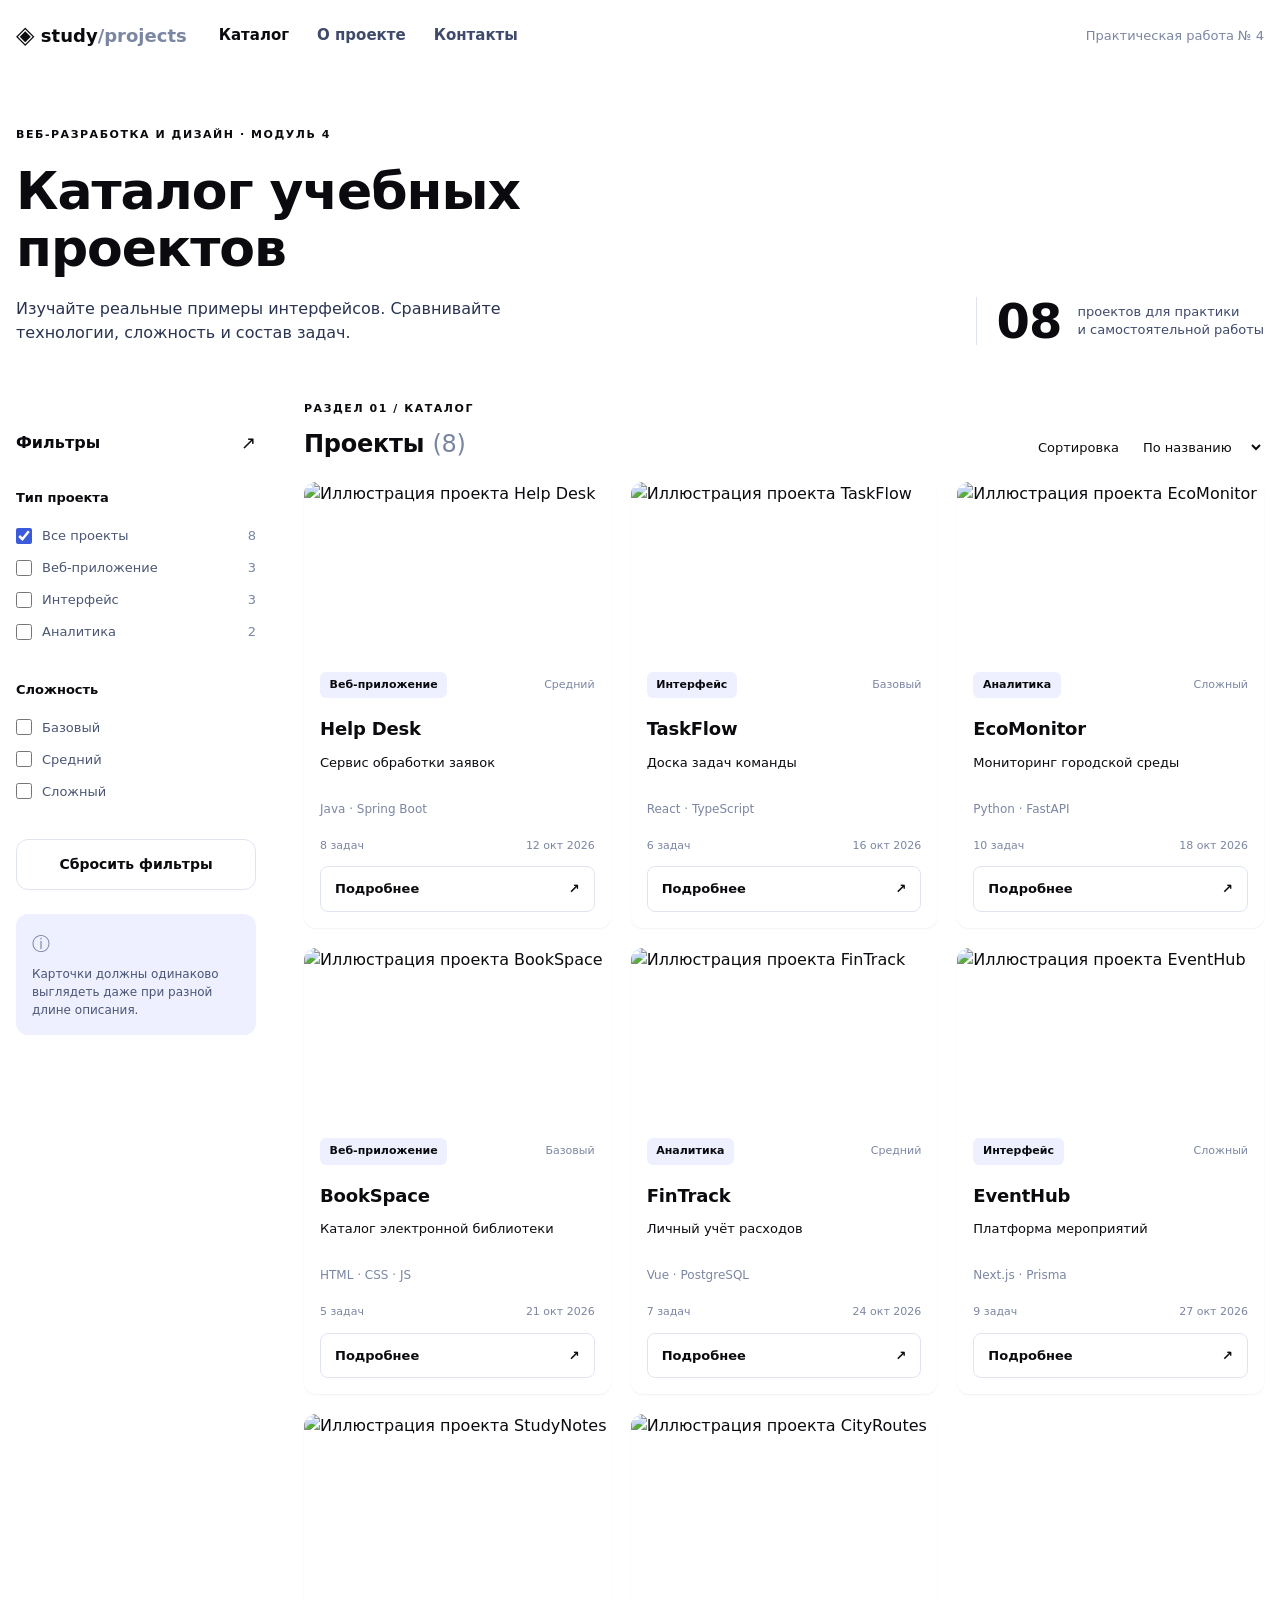
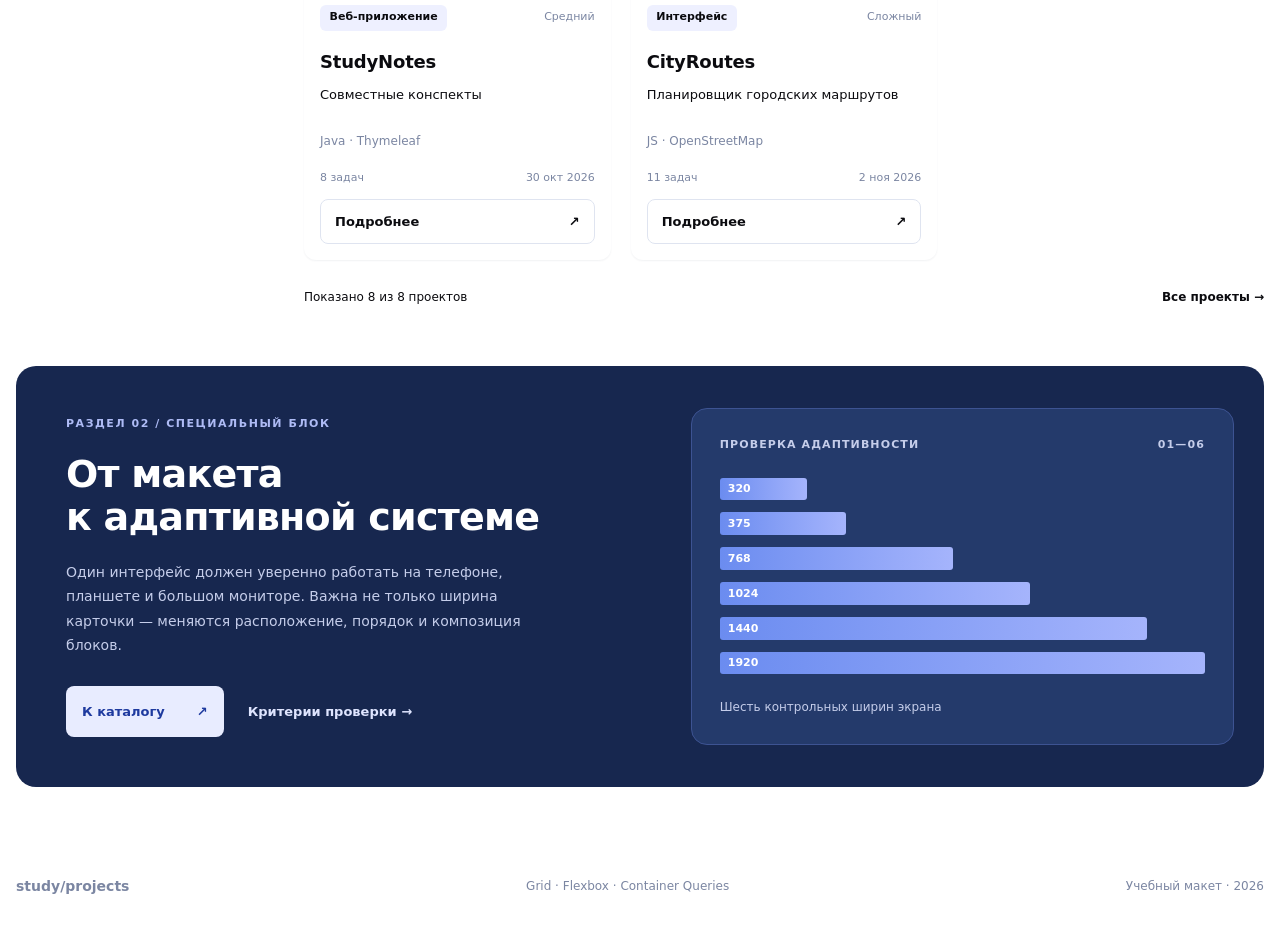
==== src/main/java/org/example/index.html @ 50f2a406 "Практическая работа №4" ====
<!doctype html><html lang="ru"><head><meta charset="utf-8"><meta name="viewport" content="width=device-width,initial-scale=1"><title>Каталог учебных проектов — Практическая работа № 4</title><link rel="stylesheet" href="styles.css"></head><body>
<header class="site-header"><div class="container header-inner"><a class="brand" href="#"><span class="brand-icon" aria-hidden="true">◈</span> study<span class="brand-light">/projects</span></a><nav aria-label="Главное меню"><a href="#projects" class="nav-active" aria-current="page">Каталог</a><a href="#project-info">О проекте</a><a href="#footer">Контакты</a></nav><span class="header-note">Практическая работа № 4</span></div></header>
<main class="container"><section class="hero"><div><span class="eyebrow">ВЕБ-РАЗРАБОТКА И ДИЗАЙН · МОДУЛЬ 4</span><h1>Каталог учебных<br class="desktop-break"> проектов</h1><p>Изучайте реальные примеры интерфейсов. Сравнивайте технологии, сложность и состав задач.</p></div><div class="hero-stat"><strong>08</strong><span>проектов для практики<br>и самостоятельной работы</span></div></section>
    <div class="content-layout"><aside class="filters" aria-labelledby="filters-title"><div class="sidebar-title"><h2 id="filters-title">Фильтры</h2><span aria-hidden="true">↗</span></div><fieldset><legend>Тип проекта</legend><label><input type="checkbox" checked> Все проекты <em>8</em></label><label><input type="checkbox"> Веб-приложение <em>3</em></label><label><input type="checkbox"> Интерфейс <em>3</em></label><label><input type="checkbox"> Аналитика <em>2</em></label></fieldset><fieldset><legend>Сложность</legend><label><input type="checkbox"> Базовый</label><label><input type="checkbox"> Средний</label><label><input type="checkbox"> Сложный</label></fieldset><button type="button" class="reset">Сбросить фильтры</button><div class="aside-tip"><span>ⓘ</span><p>Карточки должны одинаково выглядеть даже при разной длине описания.</p></div></aside>
        <section id="projects" class="projects" aria-labelledby="catalog-title"><div class="section-heading"><div><span class="eyebrow">РАЗДЕЛ 01 / КАТАЛОГ</span><h2 id="catalog-title">Проекты <span class="count">(8)</span></h2></div><div class="sort"><label for="sort">Сортировка</label><select id="sort"><option>По названию</option><option>По сложности</option></select></div></div><div class="cards-grid"><article class="project-card"><img class="project-cover" src="assets/help.svg" alt="Иллюстрация проекта Help Desk"><div class="project-body"><div class="card-top"><span class="badge">Веб-приложение</span><span class="level">Средний</span></div><h3>Help Desk</h3><p class="project-description">Сервис обработки заявок</p><p class="tech">Java · Spring Boot</p><div class="card-bottom"><span>8 задач</span><span>12 окт 2026</span></div><a class="card-link" href="#project-info">Подробнее <span aria-hidden="true">↗</span></a></div></article>
            <article class="project-card"><img class="project-cover" src="assets/tasks.svg" alt="Иллюстрация проекта TaskFlow"><div class="project-body"><div class="card-top"><span class="badge">Интерфейс</span><span class="level">Базовый</span></div><h3>TaskFlow</h3><p class="project-description">Доска задач команды</p><p class="tech">React · TypeScript</p><div class="card-bottom"><span>6 задач</span><span>16 окт 2026</span></div><a class="card-link" href="#project-info">Подробнее <span aria-hidden="true">↗</span></a></div></article>
            <article class="project-card"><img class="project-cover" src="assets/eco.svg" alt="Иллюстрация проекта EcoMonitor"><div class="project-body"><div class="card-top"><span class="badge">Аналитика</span><span class="level">Сложный</span></div><h3>EcoMonitor</h3><p class="project-description">Мониторинг городской среды</p><p class="tech">Python · FastAPI</p><div class="card-bottom"><span>10 задач</span><span>18 окт 2026</span></div><a class="card-link" href="#project-info">Подробнее <span aria-hidden="true">↗</span></a></div></article>
            <article class="project-card"><img class="project-cover" src="assets/books.svg" alt="Иллюстрация проекта BookSpace"><div class="project-body"><div class="card-top"><span class="badge">Веб-приложение</span><span class="level">Базовый</span></div><h3>BookSpace</h3><p class="project-description">Каталог электронной библиотеки</p><p class="tech">HTML · CSS · JS</p><div class="card-bottom"><span>5 задач</span><span>21 окт 2026</span></div><a class="card-link" href="#project-info">Подробнее <span aria-hidden="true">↗</span></a></div></article>
            <article class="project-card"><img class="project-cover" src="assets/finance.svg" alt="Иллюстрация проекта FinTrack"><div class="project-body"><div class="card-top"><span class="badge">Аналитика</span><span class="level">Средний</span></div><h3>FinTrack</h3><p class="project-description">Личный учёт расходов</p><p class="tech">Vue · PostgreSQL</p><div class="card-bottom"><span>7 задач</span><span>24 окт 2026</span></div><a class="card-link" href="#project-info">Подробнее <span aria-hidden="true">↗</span></a></div></article>
            <article class="project-card"><img class="project-cover" src="assets/events.svg" alt="Иллюстрация проекта EventHub"><div class="project-body"><div class="card-top"><span class="badge">Интерфейс</span><span class="level">Сложный</span></div><h3>EventHub</h3><p class="project-description">Платформа мероприятий</p><p class="tech">Next.js · Prisma</p><div class="card-bottom"><span>9 задач</span><span>27 окт 2026</span></div><a class="card-link" href="#project-info">Подробнее <span aria-hidden="true">↗</span></a></div></article>
            <article class="project-card"><img class="project-cover" src="assets/notes.svg" alt="Иллюстрация проекта StudyNotes"><div class="project-body"><div class="card-top"><span class="badge">Веб-приложение</span><span class="level">Средний</span></div><h3>StudyNotes</h3><p class="project-description">Совместные конспекты</p><p class="tech">Java · Thymeleaf</p><div class="card-bottom"><span>8 задач</span><span>30 окт 2026</span></div><a class="card-link" href="#project-info">Подробнее <span aria-hidden="true">↗</span></a></div></article>
            <article class="project-card"><img class="project-cover" src="assets/routes.svg" alt="Иллюстрация проекта CityRoutes"><div class="project-body"><div class="card-top"><span class="badge">Интерфейс</span><span class="level">Сложный</span></div><h3>CityRoutes</h3><p class="project-description">Планировщик городских маршрутов</p><p class="tech">JS · OpenStreetMap</p><div class="card-bottom"><span>11 задач</span><span>2 ноя 2026</span></div><a class="card-link" href="#project-info">Подробнее <span aria-hidden="true">↗</span></a></div></article></div><div class="pagination"><span>Показано 8 из 8 проектов</span><button type="button">Все проекты <span aria-hidden="true">→</span></button></div></section></div>
    <section class="feature" id="project-info" aria-labelledby="feature-title"><div class="feature-inner"><div class="feature-copy"><span class="eyebrow">РАЗДЕЛ 02 / СПЕЦИАЛЬНЫЙ БЛОК</span><h2 id="feature-title">От макета<br>к адаптивной системе</h2><p>Один интерфейс должен уверенно работать на телефоне, планшете и большом мониторе. Важна не только ширина карточки — меняются расположение, порядок и композиция блоков.</p><div class="feature-actions"><a href="#projects" class="primary">К каталогу <span>↗</span></a><a href="#footer" class="secondary">Критерии проверки →</a></div></div><div class="feature-panel"><div class="mini-title"><span>ПРОВЕРКА АДАПТИВНОСТИ</span><span>01—06</span></div><div class="viewport-bars"><span style="--w:18%">320</span><span style="--w:26%">375</span><span style="--w:48%">768</span><span style="--w:64%">1024</span><span style="--w:88%">1440</span><span style="--w:100%">1920</span></div><p>Шесть контрольных ширин экрана</p></div></div></section>
</main><footer id="footer"><div class="container footer-inner"><strong>study/projects</strong><span>Grid · Flexbox · Container Queries</span><span>Учебный макет · 2026</span></div></footer></body></html>
---- src/main/java/org/example/styles.css ----
:root {
  --gap: 1.25rem;
  --space-section: clamp(2rem, 5vw, 3.5rem);
  --radius: 0.75rem;

  --ink: #0b0b0f;
  --muted: #7b86a2;
  --line: #dfe4f0;
  --accent: #3b5bdb;
  --accent-soft: #eef0ff;
  --surface: #ffffff;

  --dark: #17274f;
  --dark-panel: #243a6b;
  --dark-line: #3d5392;
  --dark-text: #c5cdea;
}

* { box-sizing: border-box; }

html { scroll-behavior: smooth; }

body {
  margin: 0;
  font-family: system-ui, -apple-system, "Segoe UI", Roboto, Arial, sans-serif;
  font-size: 1rem;
  line-height: 1.5;
  color: var(--ink);
  background: var(--surface);
}

h1, h2, h3, p { margin: 0; }
h1, h2, h3, p, a, span, label, legend, em { overflow-wrap: anywhere; } /* длинные слова и URL не ломают сетку */
img { display: block; max-width: 100%; height: auto; }
a { color: inherit; text-decoration: none; }
button, select, input { font: inherit; color: inherit; }

.container { width: min(100% - 2rem, 80rem); margin-inline: auto; }

:focus-visible {
  outline: 3px solid var(--accent);
  outline-offset: 2px;
  border-radius: 4px;
}

.eyebrow {
  display: block;
  font-size: 0.6875rem;
  font-weight: 700;
  letter-spacing: 0.14em;
  text-transform: uppercase;
}

.site-header { padding-block: 1.25rem; }

.header-inner {
  display: flex;
  flex-wrap: wrap;
  align-items: center;
  gap: 0.75rem 2rem;
}

.brand { display: inline-flex; align-items: center; font-size: 1.125rem; font-weight: 700; }
.brand-icon { margin-right: 0.4rem; font-size: 1.5rem; line-height: 1; }
.brand-light { color: var(--muted); }

.site-header nav { display: flex; flex-wrap: wrap; gap: 0.5rem 1.75rem; }
.site-header nav a { font-size: 0.9375rem; font-weight: 600; color: #3f4a6b; padding-block: 0.25rem; }
.site-header nav a.nav-active { color: var(--ink); }
.site-header nav a:hover { color: var(--accent); }

.header-note { margin-left: auto; font-size: 0.8125rem; color: var(--muted); }

.hero {
  display: flex;
  flex-wrap: wrap;
  align-items: flex-end;
  justify-content: space-between;
  gap: 1.5rem 2rem;
  padding-block: var(--space-section);
}

.hero > div:first-child { flex: 1 1 24rem; min-width: 0; }
.hero .eyebrow { margin-bottom: 1.25rem; }
.hero h1 { font-size: clamp(2rem, 5vw, 3.25rem); line-height: 1.1; letter-spacing: -0.02em; }
.hero p { margin-top: 1.25rem; max-width: 36rem; color: #2a3350; }

.hero-stat {
  display: flex;
  align-items: center;
  gap: 1rem;
  padding-left: 1.25rem;
  border-left: 1px solid var(--line);
}
.hero-stat strong { font-size: clamp(2.25rem, 4vw, 3rem); line-height: 1; letter-spacing: -0.02em; }
.hero-stat span { font-size: 0.8125rem; line-height: 1.4; color: #3f4a6b; }


.content-layout {
  display: grid;
  grid-template-columns: minmax(10rem, 15rem) minmax(0, 1fr);
  gap: clamp(1.5rem, 4vw, 3rem);
  align-items: start;
}

.filters { padding-top: 1.75rem; }

.sidebar-title { display: flex; align-items: center; justify-content: space-between; margin-bottom: 2rem; }
.sidebar-title h2 { font-size: 1rem; }
.sidebar-title span { font-size: 1.125rem; }

fieldset { border: 0; margin: 0 0 2rem; padding: 0; min-width: 0; }
legend { padding: 0; margin-bottom: 0.75rem; font-size: 0.8125rem; font-weight: 700; }

.filters label {
  display: flex;
  align-items: center;
  gap: 0.625rem;
  min-height: 2rem;
  font-size: 0.8125rem;
  color: #4b5675;
  cursor: pointer;
}
.filters label em { margin-left: auto; font-style: normal; color: var(--muted); }
.filters input[type="checkbox"] { width: 1rem; height: 1rem; margin: 0; flex: none; accent-color: var(--accent); }

.reset {
  width: 100%;
  padding: 0.875rem 1rem;
  background: var(--surface);
  border: 1px solid var(--line);
  border-radius: var(--radius);
  font-size: 0.875rem;
  font-weight: 700;
  cursor: pointer;
}
.reset:hover { background: var(--accent-soft); }

.aside-tip {
  display: flex;
  flex-direction: column;
  gap: 0.5rem;
  margin-top: 1.5rem;
  padding: 1rem;
  background: var(--accent-soft);
  border-radius: var(--radius);
  font-size: 0.75rem;
  line-height: 1.5;
  color: #4b5675;
}
.aside-tip span { font-size: 1.125rem; color: var(--muted); }

.projects { min-width: 0; }

.section-heading {
  display: flex;
  flex-wrap: wrap;
  align-items: flex-end;
  justify-content: space-between;
  gap: 0.75rem 1rem;
  margin-bottom: 1.25rem;
}
.section-heading h2 { margin-top: 0.5rem; font-size: 1.5rem; letter-spacing: -0.01em; }
.count { color: var(--muted); font-weight: 400; }

.sort { display: flex; align-items: center; gap: 0.75rem; font-size: 0.8125rem; }
.sort select { padding: 0.375rem 0.5rem; background: var(--surface); border: 0; border-radius: 6px; cursor: pointer; }

.cards-grid {
  display: grid;
  gap: var(--gap);
  grid-template-columns: repeat(auto-fit, minmax(min(100%, 250px), 1fr));
}

.project-card {
  display: flex;
  flex-direction: column;
  min-width: 0;
  background: var(--surface);
  border-radius: var(--radius);
  overflow: hidden;
  box-shadow: 0 1px 2px rgb(20 30 60 / 0.06);
}

.project-cover { width: 100%; aspect-ratio: 16 / 9; object-fit: cover; }

.project-body { display: flex; flex-direction: column; flex: 1; min-width: 0; padding: 1.125rem 1rem 1rem; }

.card-top { display: flex; flex-wrap: wrap; align-items: center; justify-content: space-between; gap: 0.5rem; }
.badge { padding: 0.3rem 0.6rem; background: var(--accent-soft); border-radius: 6px; font-size: 0.6875rem; font-weight: 700; }
.level { font-size: 0.6875rem; color: var(--muted); }

.project-body h3 { margin-top: 1.25rem; font-size: 1.125rem; line-height: 1.25; letter-spacing: -0.01em; }
.project-description { margin-top: 0.75rem; min-height: 3em; font-size: 0.8125rem; line-height: 1.5; }
.tech { margin-top: 0.5rem; font-size: 0.75rem; color: var(--muted); }

.card-bottom {
  display: flex;
  flex-wrap: wrap;
  justify-content: space-between;
  gap: 0.25rem 0.75rem;
  margin-top: auto;
  padding-top: 1.25rem;
  font-size: 0.6875rem;
  color: var(--muted);
}

.card-link {
  display: flex;
  align-items: center;
  justify-content: space-between;
  gap: 0.5rem;
  margin-top: 0.75rem;
  padding: 0.75rem 0.875rem;
  border: 1px solid var(--line);
  border-radius: 8px;
  font-size: 0.8125rem;
  font-weight: 700;
}
.card-link:hover { background: var(--accent-soft); border-color: #c9d1f5; }

.pagination {
  display: flex;
  flex-wrap: wrap;
  align-items: center;
  justify-content: space-between;
  gap: 0.75rem;
  margin-top: 1.5rem;
  font-size: 0.75rem;
}
.pagination button { padding: 0.25rem 0; background: none; border: 0; font-size: 0.75rem; font-weight: 700; cursor: pointer; }

.feature {
  margin-top: var(--space-section);
  padding: clamp(1.25rem, 3vw, 1.875rem);
  background: var(--dark);
  color: #fff;
  border-radius: 1.25rem;
  container-type: inline-size;
  container-name: feature;
}
.feature-inner { display: grid; gap: var(--gap); }

.feature-copy { display: flex; flex-direction: column; align-items: flex-start; min-width: 0; padding: clamp(0rem, 2cqi, 1.25rem); }
.feature-copy .eyebrow { color: #aebbf5; }
.feature-copy h2 { margin-top: 1.25rem; font-size: clamp(1.625rem, 6cqi, 2.375rem); line-height: 1.15; letter-spacing: -0.02em; }
.feature-copy p { margin-top: 1.25rem; max-width: 30rem; font-size: 0.875rem; line-height: 1.75; color: var(--dark-text); }

.feature-actions { display: flex; flex-wrap: wrap; align-items: center; gap: 0.75rem 1.5rem; margin-top: 1.75rem; }
.feature-actions .primary {
  display: inline-flex;
  align-items: center;
  gap: 2rem;
  padding: 1rem;
  background: #e8ecff;
  color: #1e3a9f;
  border-radius: 8px;
  font-size: 0.8125rem;
  font-weight: 700;
}
.feature-actions .primary:hover { background: #fff; }
.feature-actions .secondary { font-size: 0.8125rem; font-weight: 700; color: #dfe5ff; }
.feature-actions .secondary:hover { text-decoration: underline; }
.feature :focus-visible { outline-color: #aebbf5; }

.feature-panel {
  min-width: 0;
  padding: clamp(1rem, 3cqi, 1.75rem);
  background: var(--dark-panel);
  border: 1px solid var(--dark-line);
  border-radius: 1rem;
}

.mini-title { display: flex; flex-wrap: wrap; justify-content: space-between; gap: 0.5rem; font-size: 0.6875rem; font-weight: 700; letter-spacing: 0.1em; color: var(--dark-text); }

.viewport-bars { display: grid; gap: 0.75rem; margin-block: 1.5rem; }
.viewport-bars span {
  width: var(--w);
  min-width: 3.25rem;
  padding: 0.3rem 0.5rem;
  background: linear-gradient(90deg, #6b8cf0, #a5b4fc);
  border-radius: 3px;
  font-size: 0.6875rem;
  font-weight: 700;
  line-height: 1.2;
}
.feature-panel > p { font-size: 0.75rem; color: var(--dark-text); }


@container feature (min-width: 720px) {
  .feature-inner { grid-template-columns: minmax(0, 1.15fr) minmax(0, 1fr); align-items: center; }
}

footer { margin-top: var(--space-section); padding-block: 2rem; font-size: 0.75rem; color: var(--muted); }
.footer-inner { display: flex; flex-wrap: wrap; align-items: center; justify-content: space-between; gap: 0.75rem 1.5rem; }
.footer-inner strong { font-size: 0.875rem; }


@media (max-width: 56.25rem) {   /* 900px */
  .content-layout { grid-template-columns: minmax(0, 1fr); }

  .filters {
    display: flex;
    flex-wrap: wrap;
    align-items: flex-start;
    gap: 1rem 2.5rem;
    padding-top: 0;
  }
  .sidebar-title { flex: 1 0 100%; margin-bottom: 0; }
  .filters fieldset { flex: 0 1 12.5rem; margin: 0; }
  .reset { width: auto; margin-top: 1.5rem; }
  .aside-tip { display: none; }
}

@media (max-width: 37.5rem) {
  .header-note,
  .site-header nav a:not(.nav-active) { display: none; }
  .site-header { padding-block: 1rem; }
  .header-inner { justify-content: space-between; }
  .desktop-break { display: none; }
  .hero .eyebrow { margin-bottom: 0.75rem; }
  .hero-stat { padding-left: 0; border-left: 0; }
  .filters fieldset { flex-basis: 100%; }
  .reset { width: 100%; margin-top: 0.5rem; }
  .feature-actions .primary { gap: 1.5rem; }
}
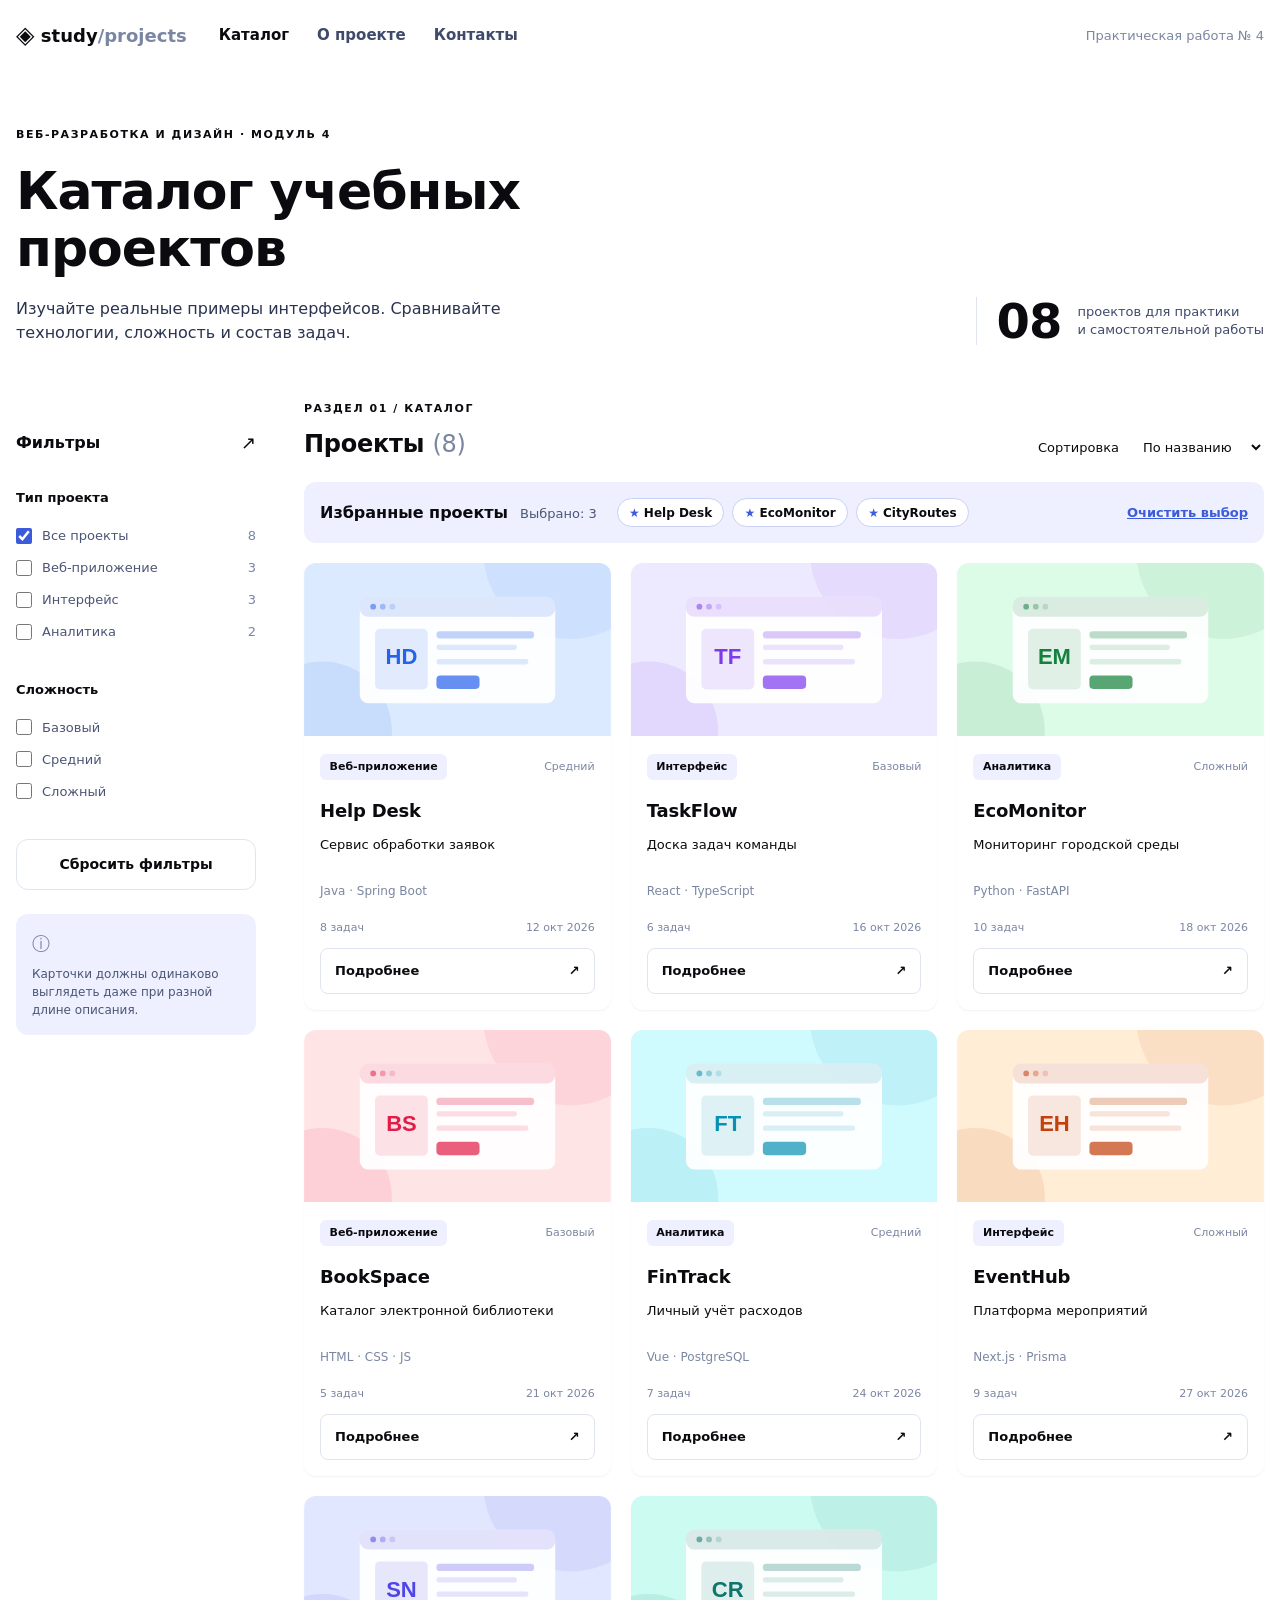
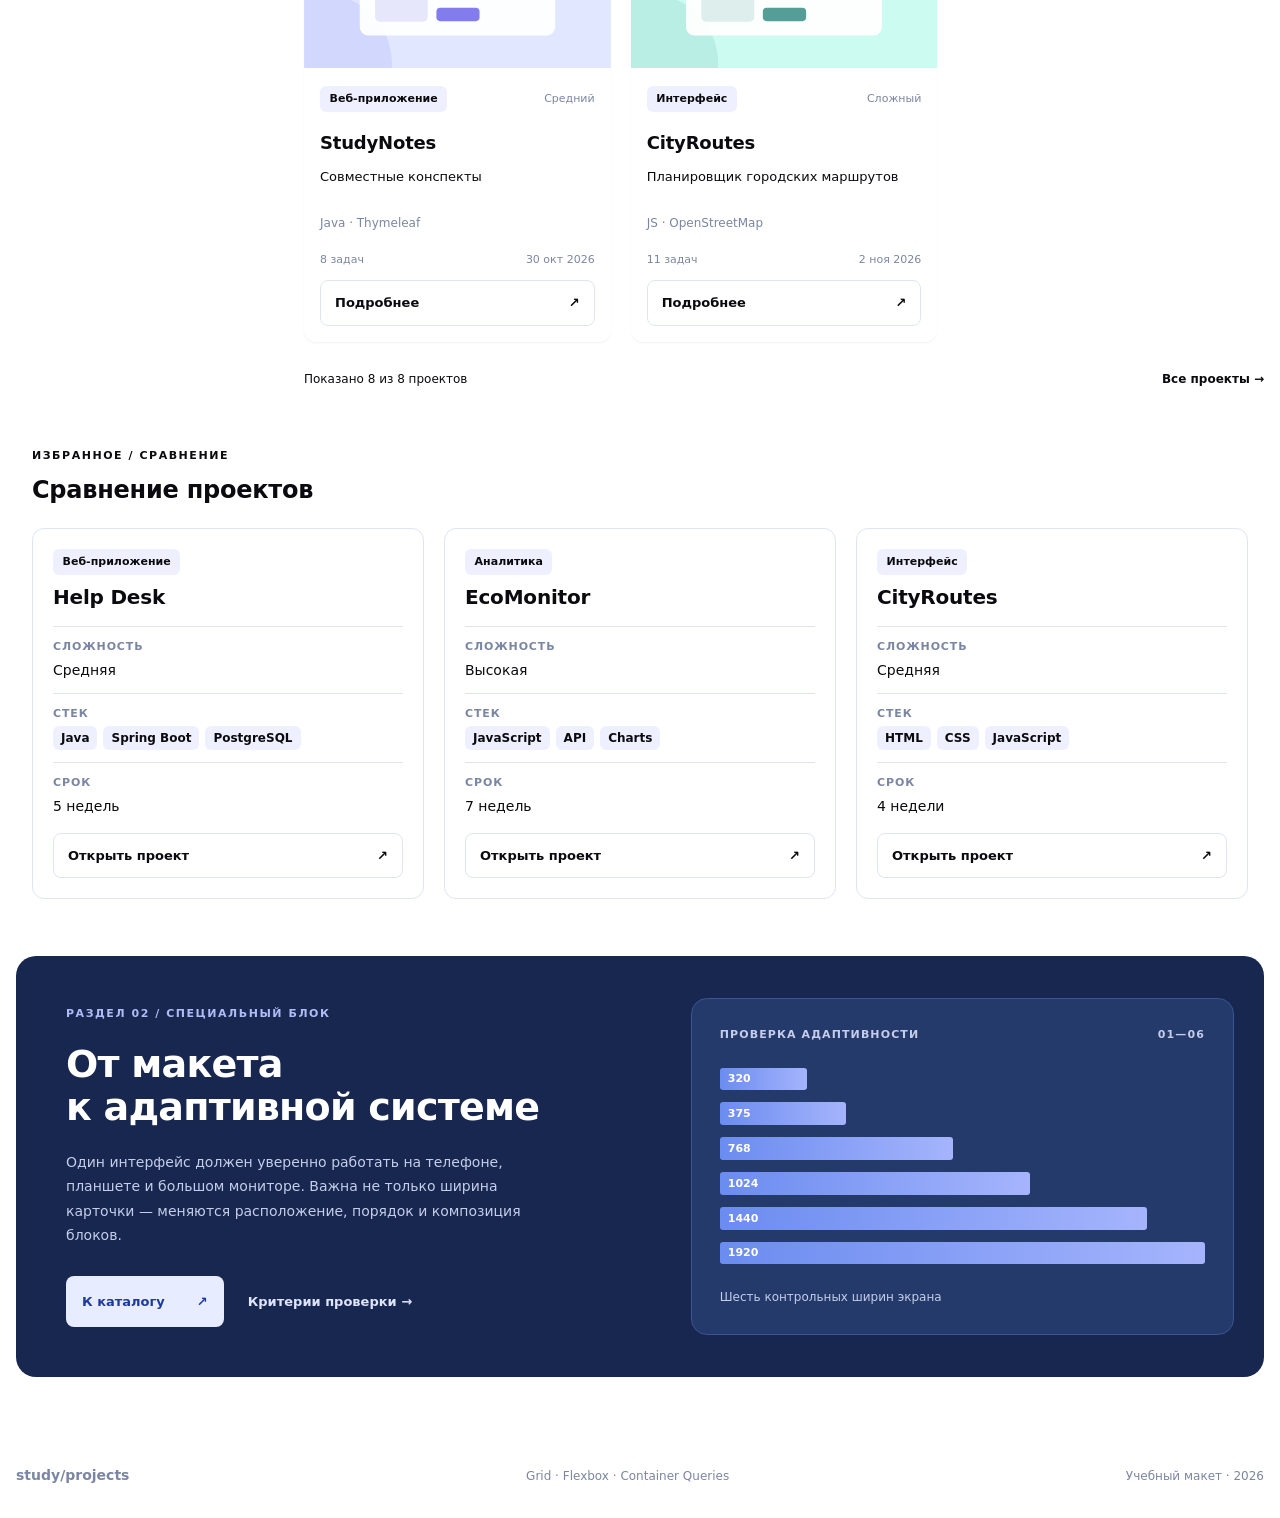
==== commit 44559c57: "Самостоятельная работа" ====
--- a/src/main/java/org/example/index.html
+++ b/src/main/java/org/example/index.html
@@ -2,7 +2,11 @@
 <header class="site-header"><div class="container header-inner"><a class="brand" href="#"><span class="brand-icon" aria-hidden="true">◈</span> study<span class="brand-light">/projects</span></a><nav aria-label="Главное меню"><a href="#projects" class="nav-active" aria-current="page">Каталог</a><a href="#project-info">О проекте</a><a href="#footer">Контакты</a></nav><span class="header-note">Практическая работа № 4</span></div></header>
 <main class="container"><section class="hero"><div><span class="eyebrow">ВЕБ-РАЗРАБОТКА И ДИЗАЙН · МОДУЛЬ 4</span><h1>Каталог учебных<br class="desktop-break"> проектов</h1><p>Изучайте реальные примеры интерфейсов. Сравнивайте технологии, сложность и состав задач.</p></div><div class="hero-stat"><strong>08</strong><span>проектов для практики<br>и самостоятельной работы</span></div></section>
     <div class="content-layout"><aside class="filters" aria-labelledby="filters-title"><div class="sidebar-title"><h2 id="filters-title">Фильтры</h2><span aria-hidden="true">↗</span></div><fieldset><legend>Тип проекта</legend><label><input type="checkbox" checked> Все проекты <em>8</em></label><label><input type="checkbox"> Веб-приложение <em>3</em></label><label><input type="checkbox"> Интерфейс <em>3</em></label><label><input type="checkbox"> Аналитика <em>2</em></label></fieldset><fieldset><legend>Сложность</legend><label><input type="checkbox"> Базовый</label><label><input type="checkbox"> Средний</label><label><input type="checkbox"> Сложный</label></fieldset><button type="button" class="reset">Сбросить фильтры</button><div class="aside-tip"><span>ⓘ</span><p>Карточки должны одинаково выглядеть даже при разной длине описания.</p></div></aside>
-        <section id="projects" class="projects" aria-labelledby="catalog-title"><div class="section-heading"><div><span class="eyebrow">РАЗДЕЛ 01 / КАТАЛОГ</span><h2 id="catalog-title">Проекты <span class="count">(8)</span></h2></div><div class="sort"><label for="sort">Сортировка</label><select id="sort"><option>По названию</option><option>По сложности</option></select></div></div><div class="cards-grid"><article class="project-card"><img class="project-cover" src="assets/help.svg" alt="Иллюстрация проекта Help Desk"><div class="project-body"><div class="card-top"><span class="badge">Веб-приложение</span><span class="level">Средний</span></div><h3>Help Desk</h3><p class="project-description">Сервис обработки заявок</p><p class="tech">Java · Spring Boot</p><div class="card-bottom"><span>8 задач</span><span>12 окт 2026</span></div><a class="card-link" href="#project-info">Подробнее <span aria-hidden="true">↗</span></a></div></article>
+        <section id="projects" class="projects" aria-labelledby="catalog-title"><div class="section-heading"><div><span class="eyebrow">РАЗДЕЛ 01 / КАТАЛОГ</span><h2 id="catalog-title">Проекты <span class="count">(8)</span></h2></div><div class="sort"><label for="sort">Сортировка</label><select id="sort"><option>По названию</option><option>По сложности</option></select></div></div><section class="favorites" id="favorites" aria-labelledby="favorites-title">
+            <div class="favorites-head"><h3 id="favorites-title">Избранные проекты</h3><p class="favorites-count">Выбрано: 3</p></div>
+            <ul class="favorites-chips" aria-label="Выбранные проекты"><li>Help Desk</li><li>EcoMonitor</li><li>CityRoutes</li></ul>
+            <a class="favorites-clear" href="#favorites">Очистить выбор</a>
+        </section><div class="cards-grid"><article class="project-card"><img class="project-cover" src="assets/help.svg" alt="Иллюстрация проекта Help Desk"><div class="project-body"><div class="card-top"><span class="badge">Веб-приложение</span><span class="level">Средний</span></div><h3>Help Desk</h3><p class="project-description">Сервис обработки заявок</p><p class="tech">Java · Spring Boot</p><div class="card-bottom"><span>8 задач</span><span>12 окт 2026</span></div><a class="card-link" href="#project-info">Подробнее <span aria-hidden="true">↗</span></a></div></article>
             <article class="project-card"><img class="project-cover" src="assets/tasks.svg" alt="Иллюстрация проекта TaskFlow"><div class="project-body"><div class="card-top"><span class="badge">Интерфейс</span><span class="level">Базовый</span></div><h3>TaskFlow</h3><p class="project-description">Доска задач команды</p><p class="tech">React · TypeScript</p><div class="card-bottom"><span>6 задач</span><span>16 окт 2026</span></div><a class="card-link" href="#project-info">Подробнее <span aria-hidden="true">↗</span></a></div></article>
             <article class="project-card"><img class="project-cover" src="assets/eco.svg" alt="Иллюстрация проекта EcoMonitor"><div class="project-body"><div class="card-top"><span class="badge">Аналитика</span><span class="level">Сложный</span></div><h3>EcoMonitor</h3><p class="project-description">Мониторинг городской среды</p><p class="tech">Python · FastAPI</p><div class="card-bottom"><span>10 задач</span><span>18 окт 2026</span></div><a class="card-link" href="#project-info">Подробнее <span aria-hidden="true">↗</span></a></div></article>
             <article class="project-card"><img class="project-cover" src="assets/books.svg" alt="Иллюстрация проекта BookSpace"><div class="project-body"><div class="card-top"><span class="badge">Веб-приложение</span><span class="level">Базовый</span></div><h3>BookSpace</h3><p class="project-description">Каталог электронной библиотеки</p><p class="tech">HTML · CSS · JS</p><div class="card-bottom"><span>5 задач</span><span>21 окт 2026</span></div><a class="card-link" href="#project-info">Подробнее <span aria-hidden="true">↗</span></a></div></article>
@@ -10,5 +14,37 @@
             <article class="project-card"><img class="project-cover" src="assets/events.svg" alt="Иллюстрация проекта EventHub"><div class="project-body"><div class="card-top"><span class="badge">Интерфейс</span><span class="level">Сложный</span></div><h3>EventHub</h3><p class="project-description">Платформа мероприятий</p><p class="tech">Next.js · Prisma</p><div class="card-bottom"><span>9 задач</span><span>27 окт 2026</span></div><a class="card-link" href="#project-info">Подробнее <span aria-hidden="true">↗</span></a></div></article>
             <article class="project-card"><img class="project-cover" src="assets/notes.svg" alt="Иллюстрация проекта StudyNotes"><div class="project-body"><div class="card-top"><span class="badge">Веб-приложение</span><span class="level">Средний</span></div><h3>StudyNotes</h3><p class="project-description">Совместные конспекты</p><p class="tech">Java · Thymeleaf</p><div class="card-bottom"><span>8 задач</span><span>30 окт 2026</span></div><a class="card-link" href="#project-info">Подробнее <span aria-hidden="true">↗</span></a></div></article>
             <article class="project-card"><img class="project-cover" src="assets/routes.svg" alt="Иллюстрация проекта CityRoutes"><div class="project-body"><div class="card-top"><span class="badge">Интерфейс</span><span class="level">Сложный</span></div><h3>CityRoutes</h3><p class="project-description">Планировщик городских маршрутов</p><p class="tech">JS · OpenStreetMap</p><div class="card-bottom"><span>11 задач</span><span>2 ноя 2026</span></div><a class="card-link" href="#project-info">Подробнее <span aria-hidden="true">↗</span></a></div></article></div><div class="pagination"><span>Показано 8 из 8 проектов</span><button type="button">Все проекты <span aria-hidden="true">→</span></button></div></section></div>
+    <section class="container compare" id="compare" aria-labelledby="compare-title">
+        <div class="section-heading"><div><span class="eyebrow">ИЗБРАННОЕ / СРАВНЕНИЕ</span><h2 id="compare-title">Сравнение проектов</h2></div></div>
+        <div class="compare-grid">
+            <article class="compare-card">
+                <div class="compare-head"><h3>Help Desk</h3><span class="badge">Веб-приложение</span></div>
+                <dl class="compare-list">
+                    <div class="compare-row"><dt>Сложность</dt><dd>Средняя</dd></div>
+                    <div class="compare-row"><dt>Стек</dt><dd><ul class="stack"><li>Java</li><li>Spring Boot</li><li>PostgreSQL</li></ul></dd></div>
+                    <div class="compare-row"><dt>Срок</dt><dd>5 недель</dd></div>
+                </dl>
+                <a class="card-link" href="#projects">Открыть проект <span aria-hidden="true">↗</span></a>
+            </article>
+            <article class="compare-card">
+                <div class="compare-head"><h3>EcoMonitor</h3><span class="badge">Аналитика</span></div>
+                <dl class="compare-list">
+                    <div class="compare-row"><dt>Сложность</dt><dd>Высокая</dd></div>
+                    <div class="compare-row"><dt>Стек</dt><dd><ul class="stack"><li>JavaScript</li><li>API</li><li>Charts</li></ul></dd></div>
+                    <div class="compare-row"><dt>Срок</dt><dd>7 недель</dd></div>
+                </dl>
+                <a class="card-link" href="#projects">Открыть проект <span aria-hidden="true">↗</span></a>
+            </article>
+            <article class="compare-card">
+                <div class="compare-head"><h3>CityRoutes</h3><span class="badge">Интерфейс</span></div>
+                <dl class="compare-list">
+                    <div class="compare-row"><dt>Сложность</dt><dd>Средняя</dd></div>
+                    <div class="compare-row"><dt>Стек</dt><dd><ul class="stack"><li>HTML</li><li>CSS</li><li>JavaScript</li></ul></dd></div>
+                    <div class="compare-row"><dt>Срок</dt><dd>4 недели</dd></div>
+                </dl>
+                <a class="card-link" href="#projects">Открыть проект <span aria-hidden="true">↗</span></a>
+            </article>
+        </div>
+    </section>
     <section class="feature" id="project-info" aria-labelledby="feature-title"><div class="feature-inner"><div class="feature-copy"><span class="eyebrow">РАЗДЕЛ 02 / СПЕЦИАЛЬНЫЙ БЛОК</span><h2 id="feature-title">От макета<br>к адаптивной системе</h2><p>Один интерфейс должен уверенно работать на телефоне, планшете и большом мониторе. Важна не только ширина карточки — меняются расположение, порядок и композиция блоков.</p><div class="feature-actions"><a href="#projects" class="primary">К каталогу <span>↗</span></a><a href="#footer" class="secondary">Критерии проверки →</a></div></div><div class="feature-panel"><div class="mini-title"><span>ПРОВЕРКА АДАПТИВНОСТИ</span><span>01—06</span></div><div class="viewport-bars"><span style="--w:18%">320</span><span style="--w:26%">375</span><span style="--w:48%">768</span><span style="--w:64%">1024</span><span style="--w:88%">1440</span><span style="--w:100%">1920</span></div><p>Шесть контрольных ширин экрана</p></div></div></section>
 </main><footer id="footer"><div class="container footer-inner"><strong>study/projects</strong><span>Grid · Flexbox · Container Queries</span><span>Учебный макет · 2026</span></div></footer></body></html>
--- a/src/main/java/org/example/styles.css
+++ b/src/main/java/org/example/styles.css
@@ -30,7 +30,7 @@
 }
 
 h1, h2, h3, p { margin: 0; }
-h1, h2, h3, p, a, span, label, legend, em { overflow-wrap: anywhere; } /* длинные слова и URL не ломают сетку */
+h1, h2, h3, p, a, span, label, legend, em, li, dt, dd { overflow-wrap: anywhere; } /* длинные слова и URL не ломают сетку */
 img { display: block; max-width: 100%; height: auto; }
 a { color: inherit; text-decoration: none; }
 button, select, input { font: inherit; color: inherit; }
@@ -94,7 +94,6 @@
 }
 .hero-stat strong { font-size: clamp(2.25rem, 4vw, 3rem); line-height: 1; letter-spacing: -0.02em; }
 .hero-stat span { font-size: 0.8125rem; line-height: 1.4; color: #3f4a6b; }
-
 
 .content-layout {
   display: grid;
@@ -229,6 +228,7 @@
   font-size: 0.75rem;
 }
 .pagination button { padding: 0.25rem 0; background: none; border: 0; font-size: 0.75rem; font-weight: 700; cursor: pointer; }
+
 
 .feature {
   margin-top: var(--space-section);
@@ -285,7 +285,6 @@
   line-height: 1.2;
 }
 .feature-panel > p { font-size: 0.75rem; color: var(--dark-text); }
-
 
 @container feature (min-width: 720px) {
   .feature-inner { grid-template-columns: minmax(0, 1.15fr) minmax(0, 1fr); align-items: center; }
@@ -324,3 +323,68 @@
   .reset { width: 100%; margin-top: 0.5rem; }
   .feature-actions .primary { gap: 1.5rem; }
 }
+
+
+.favorites {
+  display: flex;
+  flex-wrap: wrap;
+  align-items: center;
+  gap: 0.75rem 1.25rem;
+  margin-bottom: var(--gap);
+  padding: 1rem;
+  background: var(--accent-soft);
+  border-radius: var(--radius);
+}
+.favorites-head { display: flex; flex-wrap: wrap; align-items: baseline; gap: 0.25rem 0.75rem; min-width: 0; }
+.favorites h3 { font-size: 1rem; }
+.favorites-count { font-size: 0.8125rem; color: #4b5675; }
+.favorites-chips { display: flex; flex: 1 1 14rem; flex-wrap: wrap; gap: 0.5rem; min-width: 0; margin: 0; padding: 0; list-style: none; }
+.favorites-chips li {
+  max-width: 100%;
+  padding: 0.3rem 0.7rem;
+  background: var(--surface);
+  border: 1px solid #c9d1f5;
+  border-radius: 999px;
+  font-size: 0.75rem;
+  font-weight: 600;
+}
+.favorites-chips li::before { content: "★ "; color: var(--accent); }
+.favorites-clear { margin-left: auto; font-size: 0.8125rem; font-weight: 700; color: var(--accent); text-decoration: underline; }
+
+.compare { margin-top: var(--space-section); }
+.compare-grid { display: grid; grid-template-columns: minmax(0, 1fr); gap: var(--gap); }
+
+.compare-card {
+  display: flex;
+  flex-direction: column;
+  gap: 1rem;
+  min-width: 0;
+  padding: 1.25rem;
+  background: var(--surface);
+  border: 1px solid var(--line);
+  border-radius: var(--radius);
+  container-type: inline-size;
+  container-name: compare;
+}
+
+.compare-head { display: flex; flex-direction: column-reverse; align-items: flex-start; gap: 0.625rem; min-width: 0; }
+.compare-head h3 { min-width: 0; font-size: 1.25rem; line-height: 1.25; letter-spacing: -0.01em; }
+
+.compare-list { display: flex; flex-direction: column; gap: 0.75rem; margin: 0; }
+.compare-row { display: flex; flex-direction: column; gap: 0.25rem; padding-top: 0.75rem; border-top: 1px solid var(--line); }
+.compare-row dt { font-size: 0.6875rem; font-weight: 700; letter-spacing: 0.08em; text-transform: uppercase; color: var(--muted); }
+.compare-row dd { min-width: 0; margin: 0; font-size: 0.875rem; }
+
+.stack { display: flex; flex-wrap: wrap; gap: 0.375rem; min-width: 0; margin: 0; padding: 0; list-style: none; }
+.stack li { max-width: 100%; padding: 0.2rem 0.5rem; background: var(--accent-soft); border-radius: 6px; font-size: 0.75rem; font-weight: 600; }
+
+.compare-card .card-link { margin-top: auto; }
+
+@container compare (min-width: 22rem) {
+  .compare-row { flex-direction: row; align-items: baseline; gap: 1rem; }
+  .compare-row dt { flex: 0 0 6.5rem; }
+  .compare-row dd { flex: 1 1 0; }
+}
+
+@media (min-width: 48rem)  { .compare-grid { grid-template-columns: repeat(2, minmax(0, 1fr)); } }
+@media (min-width: 75rem)  { .compare-grid { grid-template-columns: repeat(3, minmax(0, 1fr)); } }
